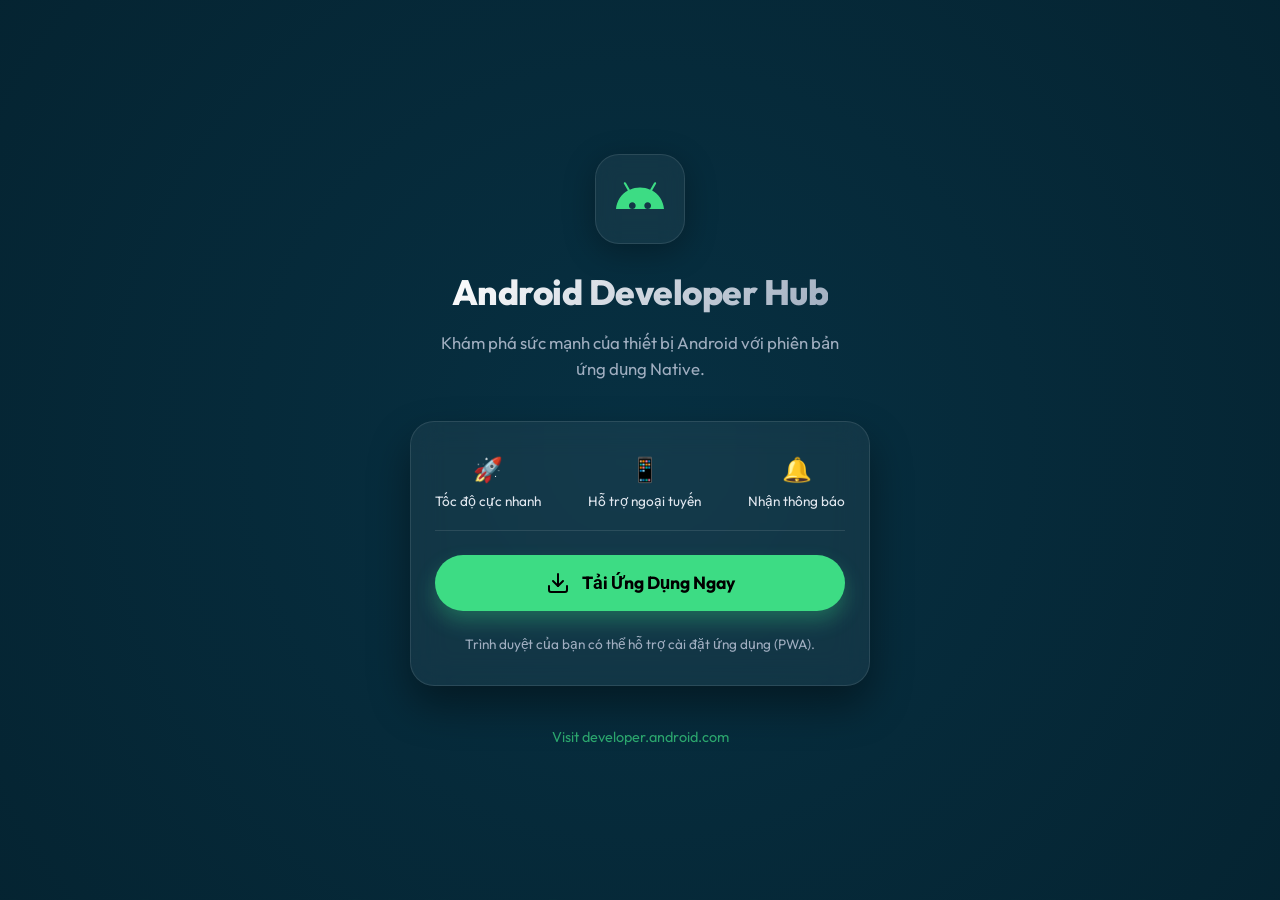
==== index.html @ 3ceb5201 "up" ====
<!DOCTYPE html>
<html lang="vi">
<head>
    <meta charset="UTF-8">
    <meta name="viewport" content="width=device-width, initial-scale=1.0, maximum-scale=1.0, user-scalable=no">
    <title>Android Developer Hub | Tải App Demo</title>
    
    <!-- PWA Config -->
    <link rel="manifest" href="/manifest.json">
    <meta name="theme-color" content="#073042">
    <link rel="apple-touch-icon" href="/public/icons/icon-192.png">
    
    <!-- Fonts & Styles -->
    <link rel="preconnect" href="https://fonts.googleapis.com">
    <link rel="preconnect" href="https://fonts.gstatic.com" crossorigin>
    <link href="https://fonts.googleapis.com/css2?family=Outfit:wght@300;400;600;800&family=Roboto:wght@400;500;700&display=swap" rel="stylesheet">
    <link rel="stylesheet" href="/style.css">
</head>
<body>
    <div class="glass-background"></div>
    <div class="particles" id="particles"></div>
    
    <main class="container">
        <header>
            <div class="logo">
                <!-- SVG Logo representing Android -->
                <svg viewBox="0 0 24 24" fill="currentColor" width="48" height="48">
                    <path d="M17.523 15.3414C17.523 16.2713 16.7692 17.0252 15.8393 17.0252C14.9095 17.0252 14.1556 16.2713 14.1556 15.3414C14.1556 14.4116 14.9095 13.6577 15.8393 13.6577C16.7692 13.6577 17.523 14.4116 17.523 15.3414ZM9.84443 15.3414C9.84443 16.2713 9.09057 17.0252 8.16071 17.0252C7.23085 17.0252 6.47699 16.2713 6.47699 15.3414C6.47699 14.4116 7.23085 13.6577 8.16071 13.6577C9.09057 13.6577 9.84443 14.4116 9.84443 15.3414ZM18.0692 7.78544L20.0249 4.39808C20.1772 4.13401 20.0863 3.79679 19.8222 3.64446C19.5582 3.49213 19.2209 3.583 19.0686 3.84707L17.0673 7.31359C15.5393 6.61483 13.8202 6.21639 12 6.21639C10.1798 6.21639 8.46071 6.61483 6.93275 7.31359L4.93142 3.84707C4.77909 3.583 4.44186 3.49213 4.1778 3.64446C3.91373 3.79679 3.82286 4.13401 3.97519 4.39808L5.93081 7.78544C2.63939 9.58864 0.366224 12.9866 0 17.0506H24C23.6338 12.9866 21.3606 9.58864 18.0692 7.78544Z" fill="#3DDC84"/>
                </svg>
            </div>
            <h1>Android Developer Hub</h1>
            <p class="subtitle">Khám phá sức mạnh của thiết bị Android với phiên bản ứng dụng Native.</p>
        </header>

        <section class="action-card">
            <div class="features">
                <div class="feature-item">
                    <span class="icon">🚀</span>
                    <span>Tốc độ cực nhanh</span>
                </div>
                <div class="feature-item">
                    <span class="icon">📱</span>
                    <span>Hỗ trợ ngoại tuyến</span>
                </div>
                <div class="feature-item">
                    <span class="icon">🔔</span>
                    <span>Nhận thông báo</span>
                </div>
            </div>

            <!-- Download Button -->
            <button id="download-app-btn" class="download-btn">
                <svg width="24" height="24" viewBox="0 0 24 24" fill="none" stroke="currentColor" stroke-width="2" stroke-linecap="round" stroke-linejoin="round">
                    <path d="M21 15v4a2 2 0 0 1-2 2H5a2 2 0 0 1-2-2v-4"></path>
                    <polyline points="7 10 12 15 17 10"></polyline>
                    <line x1="12" y1="15" x2="12" y2="3"></line>
                </svg>
                Tải Ứng Dụng Ngay
            </button>
            <p class="help-text" id="install-status">Đang kiểm tra trình duyệt...</p>
        </section>
        
        <footer>
            <a href="https://developer.android.com/" target="_blank" rel="noopener noreferrer">Visit developer.android.com</a>
        </footer>
    </main>

    <!-- Load PWA logic -->
    <script type="module">
        import { PWAManager } from './pwa-manager.js';

        // Initialize PWA Manager
        const pwa = new PWAManager('/sw.js');
        pwa.init();

        const btn = document.getElementById('download-app-btn');
        const statusText = document.getElementById('install-status');

        // Initially we can change button state or text
        statusText.innerText = "Trình duyệt của bạn có thể hỗ trợ cài đặt ứng dụng (PWA).";

        // Listen for when PWA is actually ready to be installed (beforeinstallprompt fired)
        window.addEventListener('pwa-ready-to-install', () => {
            btn.classList.add('ready-pulse');
            statusText.innerText = "Bấm để thêm vào Màn hình chính (Add to Home Screen)";
        });

        // Listen for successful installation
        window.addEventListener('pwa-installed', () => {
            btn.classList.remove('ready-pulse');
            btn.classList.add('installed');
            btn.innerHTML = '✨ Đã Cài Đặt';
            statusText.innerText = "Cảm ơn bạn đã tải ứng dụng!";
            btn.disabled = true;
        });

        // Bind install action to button
        btn.addEventListener('click', async () => {
            // We'll call the installPwa method.
            // If the prompt was available, it returns the outcome.
            const result = await pwa.installPwa();
            if (result) {
                console.log("User accepted install");
            }
        });
        
        // Simple particle effect for premium feel
        const particlesContainer = document.getElementById('particles');
        for (let i = 0; i < 20; i++) {
            const el = document.createElement('div');
            el.className = 'particle';
            el.style.left = Math.random() * 100 + 'vw';
            el.style.animationDuration = (Math.random() * 10 + 10) + 's';
            el.style.animationDelay = (Math.random() * 5) + 's';
            particlesContainer.appendChild(el);
        }
    </script>
</body>
</html>
---- style.css ----
:root {
    --primary: #3DDC84;       /* Android Green */
    --primary-dark: #2da160;
    --bg-dark: #073042;       /* Android Dark Blue */
    --bg-darker: #041f2b;
    --text-light: #ffffff;
    --text-muted: #a0aec0;
    --glass-bg: rgba(255, 255, 255, 0.05);
    --glass-border: rgba(255, 255, 255, 0.1);
}

* {
    box-sizing: border-box;
    margin: 0;
    padding: 0;
}

body {
    font-family: 'Outfit', 'Roboto', sans-serif;
    background-color: var(--bg-darker);
    color: var(--text-light);
    min-height: 100vh;
    display: flex;
    justify-content: center;
    align-items: center;
    overflow-x: hidden;
    position: relative;
}

/* Premium Background Effects */
.glass-background {
    position: fixed;
    top: -50%;
    left: -50%;
    width: 200%;
    height: 200%;
    background: radial-gradient(circle at center, var(--bg-dark) 0%, var(--bg-darker) 70%);
    z-index: -2;
}

.particles {
    position: fixed;
    top: 0; left: 0; width: 100%; height: 100%;
    z-index: -1;
    overflow: hidden;
    pointer-events: none;
}

.particle {
    position: absolute;
    width: 4px;
    height: 4px;
    background: var(--primary);
    border-radius: 50%;
    box-shadow: 0 0 10px var(--primary);
    bottom: -10px;
    animation: floatUp linear infinite;
    opacity: 0.3;
}

@keyframes floatUp {
    0% { transform: translateY(0) scale(1); opacity: 0; }
    20% { opacity: 0.5; }
    80% { opacity: 0.5; }
    100% { transform: translateY(-100vh) scale(0); opacity: 0; }
}

.container {
    width: 100%;
    max-width: 500px;
    padding: 40px 20px;
    text-align: center;
    display: flex;
    flex-direction: column;
    gap: 40px;
    z-index: 10;
}

header {
    display: flex;
    flex-direction: column;
    align-items: center;
    gap: 16px;
    animation: fadeInDown 0.8s ease-out forwards;
}

.logo {
    width: 90px;
    height: 90px;
    background: var(--glass-bg);
    border: 1px solid var(--glass-border);
    border-radius: 24px;
    display: flex;
    align-items: center;
    justify-content: center;
    box-shadow: 0 8px 32px rgba(0,0,0,0.3);
    backdrop-filter: blur(10px);
    margin-bottom: 10px;
}

h1 {
    font-size: 2.2rem;
    font-weight: 800;
    background: linear-gradient(135deg, #fff, #a0aec0);
    -webkit-background-clip: text;
    -webkit-text-fill-color: transparent;
    letter-spacing: -0.5px;
}

.subtitle {
    font-size: 1.05rem;
    color: var(--text-muted);
    line-height: 1.5;
    padding: 0 20px;
}

.action-card {
    background: var(--glass-bg);
    border: 1px solid var(--glass-border);
    border-radius: 24px;
    padding: 32px 24px;
    backdrop-filter: blur(16px);
    -webkit-backdrop-filter: blur(16px);
    box-shadow: 0 20px 40px rgba(0,0,0,0.4);
    display: flex;
    flex-direction: column;
    gap: 24px;
    animation: fadeInUp 0.8s ease-out 0.2s forwards;
    opacity: 0;
}

.features {
    display: flex;
    justify-content: space-between;
    padding-bottom: 20px;
    border-bottom: 1px solid var(--glass-border);
}

.feature-item {
    display: flex;
    flex-direction: column;
    align-items: center;
    gap: 8px;
    font-size: 0.85rem;
    color: #e2e8f0;
}

.feature-item .icon {
    font-size: 1.5rem;
}

.download-btn {
    background: var(--primary);
    color: #000;
    font-family: inherit;
    font-size: 1.1rem;
    font-weight: 700;
    padding: 16px 24px;
    border: none;
    border-radius: 100px;
    cursor: pointer;
    display: flex;
    align-items: center;
    justify-content: center;
    gap: 12px;
    transition: all 0.3s cubic-bezier(0.25, 0.8, 0.25, 1);
    box-shadow: 0 10px 20px rgba(61, 220, 132, 0.3);
    position: relative;
    overflow: hidden;
}

.download-btn::after {
    content: '';
    position: absolute;
    top: 0; left: -100%;
    width: 50%; height: 100%;
    background: linear-gradient(90deg, transparent, rgba(255,255,255,0.4), transparent);
    transform: skewX(-20deg);
    transition: all 0.5s ease;
}

.download-btn:hover {
    transform: translateY(-3px);
    box-shadow: 0 15px 25px rgba(61, 220, 132, 0.4);
    background: #4ae891;
}

.download-btn:hover::after {
    left: 200%;
}

.download-btn:active {
    transform: translateY(1px);
    box-shadow: 0 5px 10px rgba(61, 220, 132, 0.3);
}

.ready-pulse {
    animation: pulseGlow 2s infinite;
}

@keyframes pulseGlow {
    0% { box-shadow: 0 0 0 0 rgba(61, 220, 132, 0.7); }
    70% { box-shadow: 0 0 0 15px rgba(61, 220, 132, 0); }
    100% { box-shadow: 0 0 0 0 rgba(61, 220, 132, 0); }
}

.download-btn.installed {
    background: #2d3748;
    color: var(--primary);
    box-shadow: none;
    cursor: default;
}

.help-text {
    font-size: 0.85rem;
    color: var(--text-muted);
}

footer a {
    color: var(--primary);
    text-decoration: none;
    font-size: 0.9rem;
    opacity: 0.7;
    transition: opacity 0.3s;
}

footer a:hover {
    opacity: 1;
    text-decoration: underline;
}

@keyframes fadeInUp {
    from { opacity: 0; transform: translateY(30px); }
    to { opacity: 1; transform: translateY(0); }
}

@keyframes fadeInDown {
    from { opacity: 0; transform: translateY(-30px); }
    to { opacity: 1; transform: translateY(0); }
}
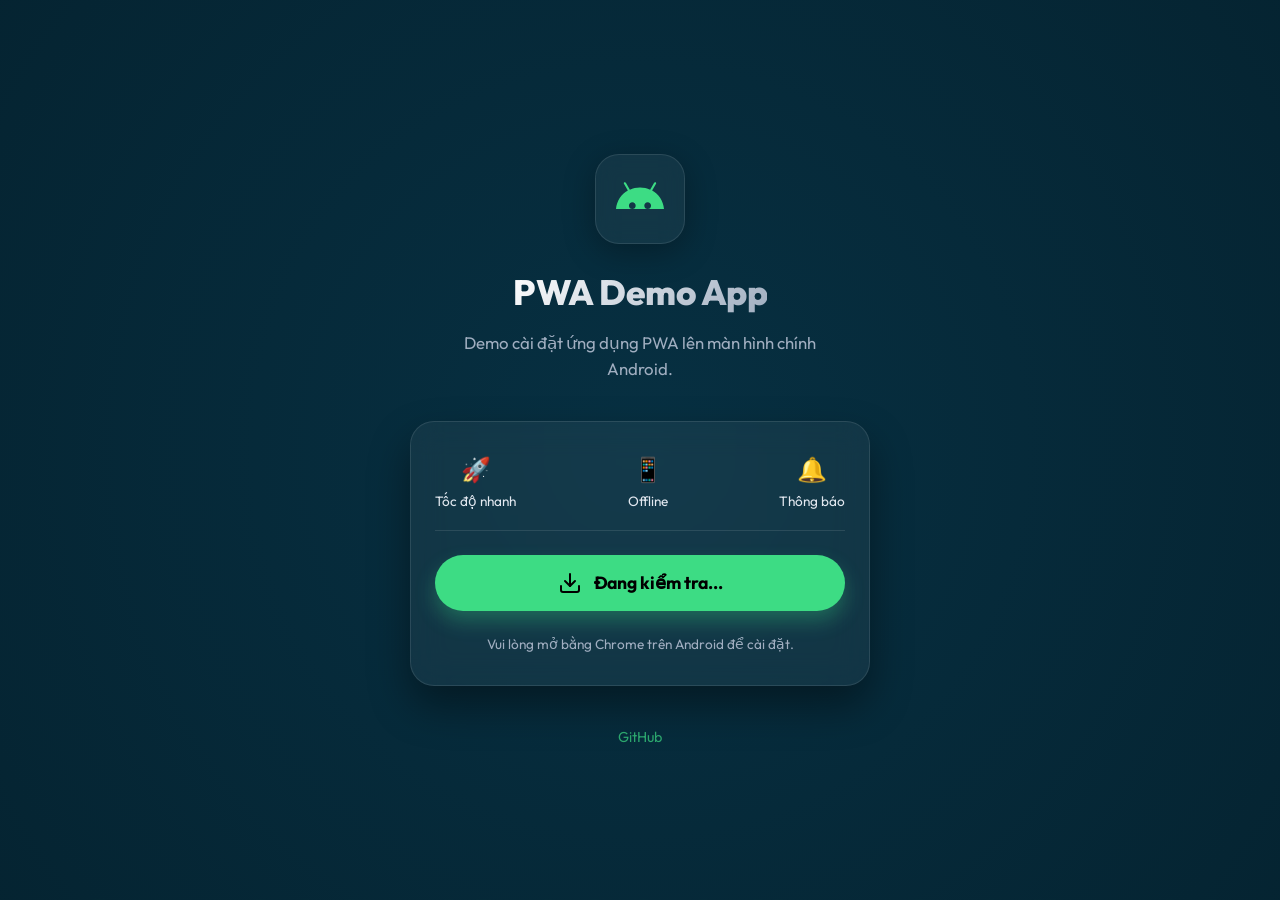
==== commit 73890ee2: "Restructure: reusable PWA module in /pwa/, clean icons, full README with HTML/React/Next.js guides" ====
--- a/index.html
+++ b/index.html
@@ -3,17 +3,17 @@
 <head>
     <meta charset="UTF-8">
     <meta name="viewport" content="width=device-width, initial-scale=1.0, maximum-scale=1.0, user-scalable=no">
-    <title>Android Developer Hub | Tải App Demo</title>
+    <title>PWA Demo | Tải App</title>
     
-    <!-- PWA Config -->
-    <link rel="manifest" href="/manifest.json">
+    <!-- PWA Config - chỉ cần 2 dòng này -->
+    <link rel="manifest" href="/pwa/manifest.json">
     <meta name="theme-color" content="#073042">
-    <link rel="apple-touch-icon" href="/public/icons/icon-192.png">
+    <link rel="apple-touch-icon" href="/icons/icon-192.png">
     
     <!-- Fonts & Styles -->
     <link rel="preconnect" href="https://fonts.googleapis.com">
     <link rel="preconnect" href="https://fonts.gstatic.com" crossorigin>
-    <link href="https://fonts.googleapis.com/css2?family=Outfit:wght@300;400;600;800&family=Roboto:wght@400;500;700&display=swap" rel="stylesheet">
+    <link href="https://fonts.googleapis.com/css2?family=Outfit:wght@300;400;600;800&display=swap" rel="stylesheet">
     <link rel="stylesheet" href="/style.css">
 </head>
 <body>
@@ -23,96 +23,85 @@
     <main class="container">
         <header>
             <div class="logo">
-                <!-- SVG Logo representing Android -->
                 <svg viewBox="0 0 24 24" fill="currentColor" width="48" height="48">
                     <path d="M17.523 15.3414C17.523 16.2713 16.7692 17.0252 15.8393 17.0252C14.9095 17.0252 14.1556 16.2713 14.1556 15.3414C14.1556 14.4116 14.9095 13.6577 15.8393 13.6577C16.7692 13.6577 17.523 14.4116 17.523 15.3414ZM9.84443 15.3414C9.84443 16.2713 9.09057 17.0252 8.16071 17.0252C7.23085 17.0252 6.47699 16.2713 6.47699 15.3414C6.47699 14.4116 7.23085 13.6577 8.16071 13.6577C9.09057 13.6577 9.84443 14.4116 9.84443 15.3414ZM18.0692 7.78544L20.0249 4.39808C20.1772 4.13401 20.0863 3.79679 19.8222 3.64446C19.5582 3.49213 19.2209 3.583 19.0686 3.84707L17.0673 7.31359C15.5393 6.61483 13.8202 6.21639 12 6.21639C10.1798 6.21639 8.46071 6.61483 6.93275 7.31359L4.93142 3.84707C4.77909 3.583 4.44186 3.49213 4.1778 3.64446C3.91373 3.79679 3.82286 4.13401 3.97519 4.39808L5.93081 7.78544C2.63939 9.58864 0.366224 12.9866 0 17.0506H24C23.6338 12.9866 21.3606 9.58864 18.0692 7.78544Z" fill="#3DDC84"/>
                 </svg>
             </div>
-            <h1>Android Developer Hub</h1>
-            <p class="subtitle">Khám phá sức mạnh của thiết bị Android với phiên bản ứng dụng Native.</p>
+            <h1>PWA Demo App</h1>
+            <p class="subtitle">Demo cài đặt ứng dụng PWA lên màn hình chính Android.</p>
         </header>
 
         <section class="action-card">
             <div class="features">
                 <div class="feature-item">
                     <span class="icon">🚀</span>
-                    <span>Tốc độ cực nhanh</span>
+                    <span>Tốc độ nhanh</span>
                 </div>
                 <div class="feature-item">
                     <span class="icon">📱</span>
-                    <span>Hỗ trợ ngoại tuyến</span>
+                    <span>Offline</span>
                 </div>
                 <div class="feature-item">
                     <span class="icon">🔔</span>
-                    <span>Nhận thông báo</span>
+                    <span>Thông báo</span>
                 </div>
             </div>
 
-            <!-- Download Button -->
-            <button id="download-app-btn" class="download-btn">
+            <button id="install-btn" class="download-btn" disabled>
                 <svg width="24" height="24" viewBox="0 0 24 24" fill="none" stroke="currentColor" stroke-width="2" stroke-linecap="round" stroke-linejoin="round">
                     <path d="M21 15v4a2 2 0 0 1-2 2H5a2 2 0 0 1-2-2v-4"></path>
                     <polyline points="7 10 12 15 17 10"></polyline>
                     <line x1="12" y1="15" x2="12" y2="3"></line>
                 </svg>
-                Tải Ứng Dụng Ngay
+                <span id="btn-text">Đang kiểm tra...</span>
             </button>
-            <p class="help-text" id="install-status">Đang kiểm tra trình duyệt...</p>
+            <p class="help-text" id="status">Vui lòng mở bằng Chrome trên Android để cài đặt.</p>
         </section>
         
         <footer>
-            <a href="https://developer.android.com/" target="_blank" rel="noopener noreferrer">Visit developer.android.com</a>
+            <a href="https://github.com/nichhanhuytech/pwademo" target="_blank">GitHub</a>
         </footer>
     </main>
 
-    <!-- Load PWA logic -->
     <script type="module">
-        import { PWAManager } from './pwa-manager.js';
+        import { PWAManager } from '/pwa/pwa-manager.js';
 
-        // Initialize PWA Manager
-        const pwa = new PWAManager('/sw.js');
+        const pwa = new PWAManager('/pwa/sw.js');
         pwa.init();
 
-        const btn = document.getElementById('download-app-btn');
-        const statusText = document.getElementById('install-status');
+        const btn = document.getElementById('install-btn');
+        const btnText = document.getElementById('btn-text');
+        const status = document.getElementById('status');
 
-        // Initially we can change button state or text
-        statusText.innerText = "Trình duyệt của bạn có thể hỗ trợ cài đặt ứng dụng (PWA).";
-
-        // Listen for when PWA is actually ready to be installed (beforeinstallprompt fired)
-        window.addEventListener('pwa-ready-to-install', () => {
+        // Khi PWA sẵn sàng cài đặt
+        window.addEventListener('pwa:caninstall', () => {
+            btn.disabled = false;
             btn.classList.add('ready-pulse');
-            statusText.innerText = "Bấm để thêm vào Màn hình chính (Add to Home Screen)";
+            btnText.textContent = 'Tải Ứng Dụng Ngay';
+            status.textContent = 'Bấm để thêm vào Màn hình chính (Add to Home Screen)';
         });
 
-        // Listen for successful installation
-        window.addEventListener('pwa-installed', () => {
+        // Khi đã cài thành công
+        window.addEventListener('pwa:installed', () => {
+            btn.disabled = true;
             btn.classList.remove('ready-pulse');
             btn.classList.add('installed');
-            btn.innerHTML = '✨ Đã Cài Đặt';
-            statusText.innerText = "Cảm ơn bạn đã tải ứng dụng!";
-            btn.disabled = true;
+            btnText.textContent = '✅ Đã Cài Đặt';
+            status.textContent = 'Ứng dụng đã được thêm vào màn hình chính!';
         });
 
-        // Bind install action to button
-        btn.addEventListener('click', async () => {
-            // We'll call the installPwa method.
-            // If the prompt was available, it returns the outcome.
-            const result = await pwa.installPwa();
-            if (result) {
-                console.log("User accepted install");
-            }
-        });
+        // Bấm nút cài đặt
+        btn.addEventListener('click', () => pwa.install());
         
-        // Simple particle effect for premium feel
-        const particlesContainer = document.getElementById('particles');
+        // Particle effect
+        const particles = document.getElementById('particles');
         for (let i = 0; i < 20; i++) {
             const el = document.createElement('div');
             el.className = 'particle';
             el.style.left = Math.random() * 100 + 'vw';
             el.style.animationDuration = (Math.random() * 10 + 10) + 's';
             el.style.animationDelay = (Math.random() * 5) + 's';
-            particlesContainer.appendChild(el);
+            particles.appendChild(el);
         }
     </script>
 </body>
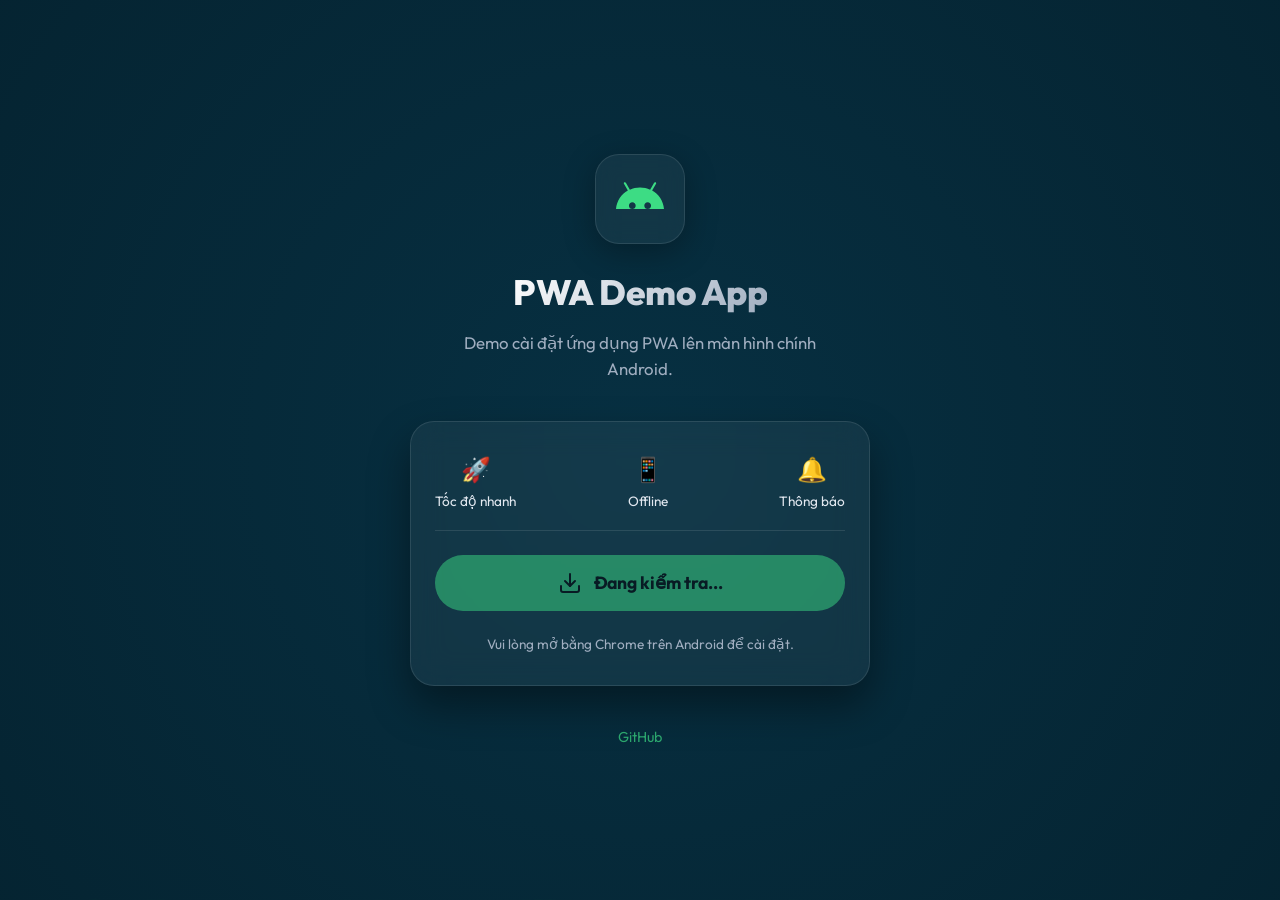
==== commit 990727f3: "Add cross-platform support: iOS install guide modal, disabled button state, platform detection" ====
--- a/index.html
+++ b/index.html
@@ -63,6 +63,28 @@
         </footer>
     </main>
 
+    <!-- iOS Install Guide Modal -->
+    <div id="ios-modal" class="ios-modal" style="display:none">
+        <div class="ios-modal-content">
+            <button class="ios-close" id="ios-close">&times;</button>
+            <h2>📱 Cài đặt trên iPhone/iPad</h2>
+            <div class="ios-steps">
+                <div class="ios-step">
+                    <span class="step-num">1</span>
+                    <span>Bấm nút <strong>Chia sẻ</strong> <svg width="20" height="20" viewBox="0 0 24 24" fill="none" stroke="#3DDC84" stroke-width="2"><path d="M4 12v8a2 2 0 002 2h12a2 2 0 002-2v-8"/><polyline points="16 6 12 2 8 6"/><line x1="12" y1="2" x2="12" y2="15"/></svg> ở thanh dưới cùng Safari</span>
+                </div>
+                <div class="ios-step">
+                    <span class="step-num">2</span>
+                    <span>Cuộn xuống, chọn <strong>"Thêm vào MH chính"</strong> (Add to Home Screen)</span>
+                </div>
+                <div class="ios-step">
+                    <span class="step-num">3</span>
+                    <span>Bấm <strong>"Thêm"</strong> (Add) ở góc trên bên phải</span>
+                </div>
+            </div>
+        </div>
+    </div>
+
     <script type="module">
         import { PWAManager } from '/pwa/pwa-manager.js';
 
@@ -73,25 +95,49 @@
         const btnText = document.getElementById('btn-text');
         const status = document.getElementById('status');
 
-        // Khi PWA sẵn sàng cài đặt
-        window.addEventListener('pwa:caninstall', () => {
-            btn.disabled = false;
-            btn.classList.add('ready-pulse');
-            btnText.textContent = 'Tải Ứng Dụng Ngay';
-            status.textContent = 'Bấm để thêm vào Màn hình chính (Add to Home Screen)';
-        });
+        // Phát hiện nền tảng
+        const isIOS = /iPad|iPhone|iPod/.test(navigator.userAgent) || 
+                      (navigator.platform === 'MacIntel' && navigator.maxTouchPoints > 1);
+        const isStandalone = window.matchMedia('(display-mode: standalone)').matches || 
+                             window.navigator.standalone;
 
-        // Khi đã cài thành công
-        window.addEventListener('pwa:installed', () => {
+        if (isStandalone) {
+            // Đã cài và đang mở trong app mode
             btn.disabled = true;
-            btn.classList.remove('ready-pulse');
             btn.classList.add('installed');
             btnText.textContent = '✅ Đã Cài Đặt';
-            status.textContent = 'Ứng dụng đã được thêm vào màn hình chính!';
-        });
+            status.textContent = 'Bạn đang sử dụng ứng dụng!';
+        } else if (isIOS) {
+            // iOS: hiện hướng dẫn thủ công
+            btn.disabled = false;
+            btnText.textContent = 'Cài Đặt trên iOS';
+            status.textContent = 'Bấm để xem hướng dẫn cài đặt trên iPhone/iPad';
+            
+            btn.addEventListener('click', () => {
+                document.getElementById('ios-modal').style.display = 'flex';
+            });
+            document.getElementById('ios-close').addEventListener('click', () => {
+                document.getElementById('ios-modal').style.display = 'none';
+            });
+        } else {
+            // Android / Desktop Chrome / Edge: dùng beforeinstallprompt
+            window.addEventListener('pwa:caninstall', () => {
+                btn.disabled = false;
+                btn.classList.add('ready-pulse');
+                btnText.textContent = 'Tải Ứng Dụng Ngay';
+                status.textContent = 'Bấm để thêm vào Màn hình chính (Add to Home Screen)';
+            });
 
-        // Bấm nút cài đặt
-        btn.addEventListener('click', () => pwa.install());
+            window.addEventListener('pwa:installed', () => {
+                btn.disabled = true;
+                btn.classList.remove('ready-pulse');
+                btn.classList.add('installed');
+                btnText.textContent = '✅ Đã Cài Đặt';
+                status.textContent = 'Ứng dụng đã được thêm vào màn hình chính!';
+            });
+
+            btn.addEventListener('click', () => pwa.install());
+        }
         
         // Particle effect
         const particles = document.getElementById('particles');
--- a/style.css
+++ b/style.css
@@ -238,3 +238,80 @@
     from { opacity: 0; transform: translateY(-30px); }
     to { opacity: 1; transform: translateY(0); }
 }
+
+.download-btn:disabled {
+    opacity: 0.5;
+    cursor: not-allowed;
+    box-shadow: none;
+}
+
+.download-btn:disabled:hover {
+    transform: none;
+}
+
+/* iOS Install Modal */
+.ios-modal {
+    position: fixed;
+    top: 0; left: 0;
+    width: 100%; height: 100%;
+    background: rgba(0,0,0,0.7);
+    backdrop-filter: blur(8px);
+    display: flex;
+    justify-content: center;
+    align-items: center;
+    z-index: 1000;
+    padding: 20px;
+}
+
+.ios-modal-content {
+    background: #1a2332;
+    border: 1px solid var(--glass-border);
+    border-radius: 20px;
+    padding: 32px 24px;
+    max-width: 380px;
+    width: 100%;
+    position: relative;
+    animation: fadeInUp 0.3s ease-out;
+}
+
+.ios-modal-content h2 {
+    font-size: 1.3rem;
+    margin-bottom: 24px;
+    text-align: center;
+}
+
+.ios-close {
+    position: absolute;
+    top: 12px; right: 16px;
+    background: none;
+    border: none;
+    color: var(--text-muted);
+    font-size: 1.8rem;
+    cursor: pointer;
+}
+
+.ios-steps {
+    display: flex;
+    flex-direction: column;
+    gap: 16px;
+}
+
+.ios-step {
+    display: flex;
+    align-items: center;
+    gap: 14px;
+    font-size: 0.95rem;
+    line-height: 1.5;
+}
+
+.step-num {
+    min-width: 32px; height: 32px;
+    background: var(--primary);
+    color: #000;
+    border-radius: 50%;
+    display: flex;
+    align-items: center;
+    justify-content: center;
+    font-weight: 700;
+    font-size: 0.9rem;
+}
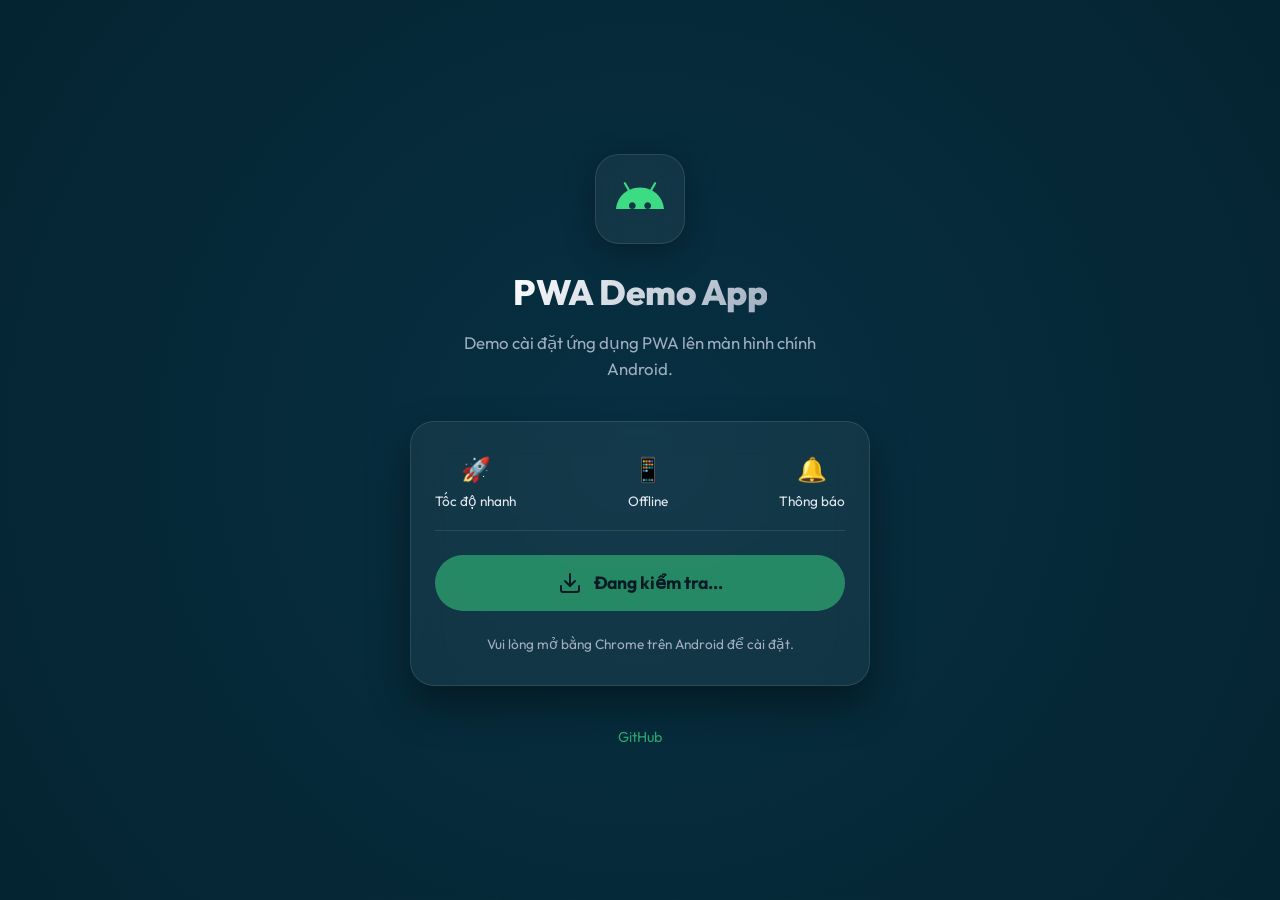
==== commit 34a1e932: "iOS: download mobileconfig to add web clip to home screen, add MIME type header" ====
--- a/index.html
+++ b/index.html
@@ -108,16 +108,13 @@
             btnText.textContent = '✅ Đã Cài Đặt';
             status.textContent = 'Bạn đang sử dụng ứng dụng!';
         } else if (isIOS) {
-            // iOS: hiện hướng dẫn thủ công
+            // iOS: tải file mobileconfig
             btn.disabled = false;
-            btnText.textContent = 'Cài Đặt trên iOS';
-            status.textContent = 'Bấm để xem hướng dẫn cài đặt trên iPhone/iPad';
+            btnText.textContent = 'Tải Ứng Dụng (iOS)';
+            status.textContent = 'Bấm để tải và cài đặt lên màn hình chính iPhone/iPad';
             
             btn.addEventListener('click', () => {
-                document.getElementById('ios-modal').style.display = 'flex';
-            });
-            document.getElementById('ios-close').addEventListener('click', () => {
-                document.getElementById('ios-modal').style.display = 'none';
+                window.location.href = '/app.mobileconfig';
             });
         } else {
             // Android / Desktop Chrome / Edge: dùng beforeinstallprompt
